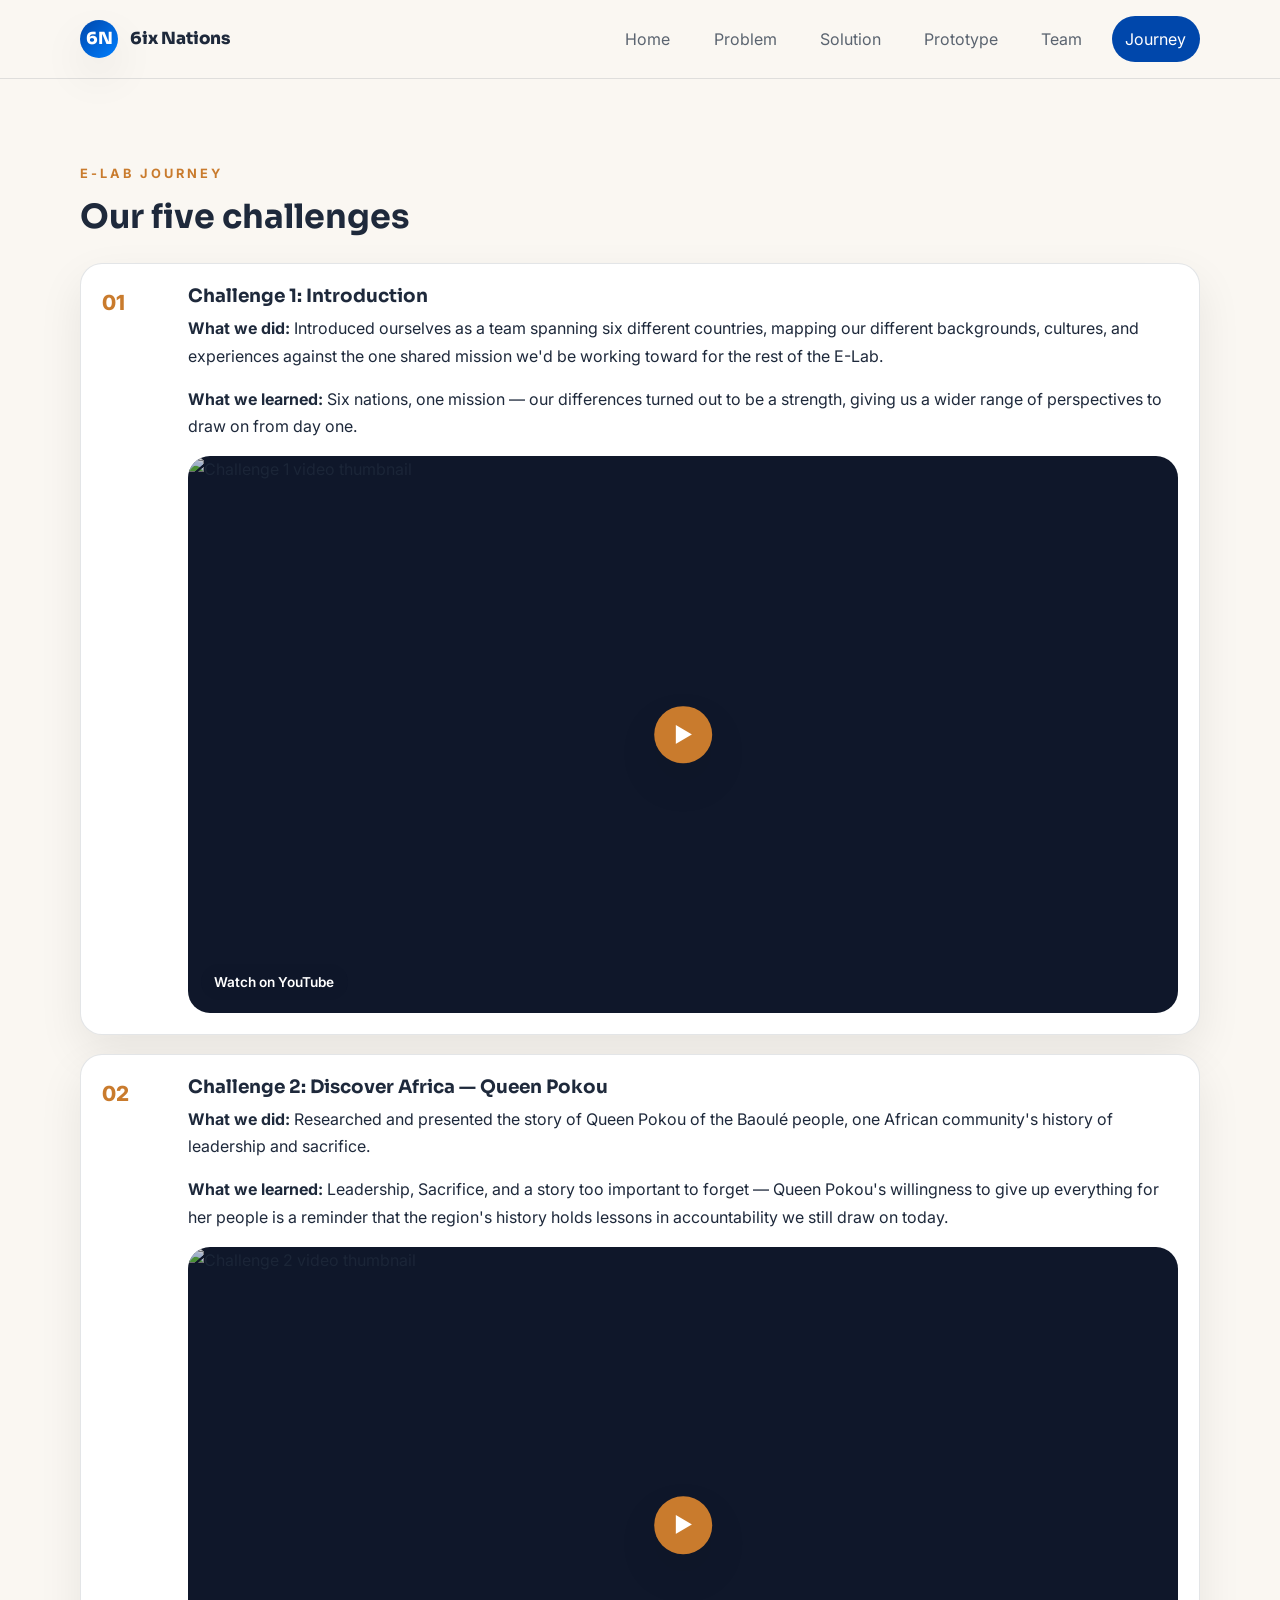
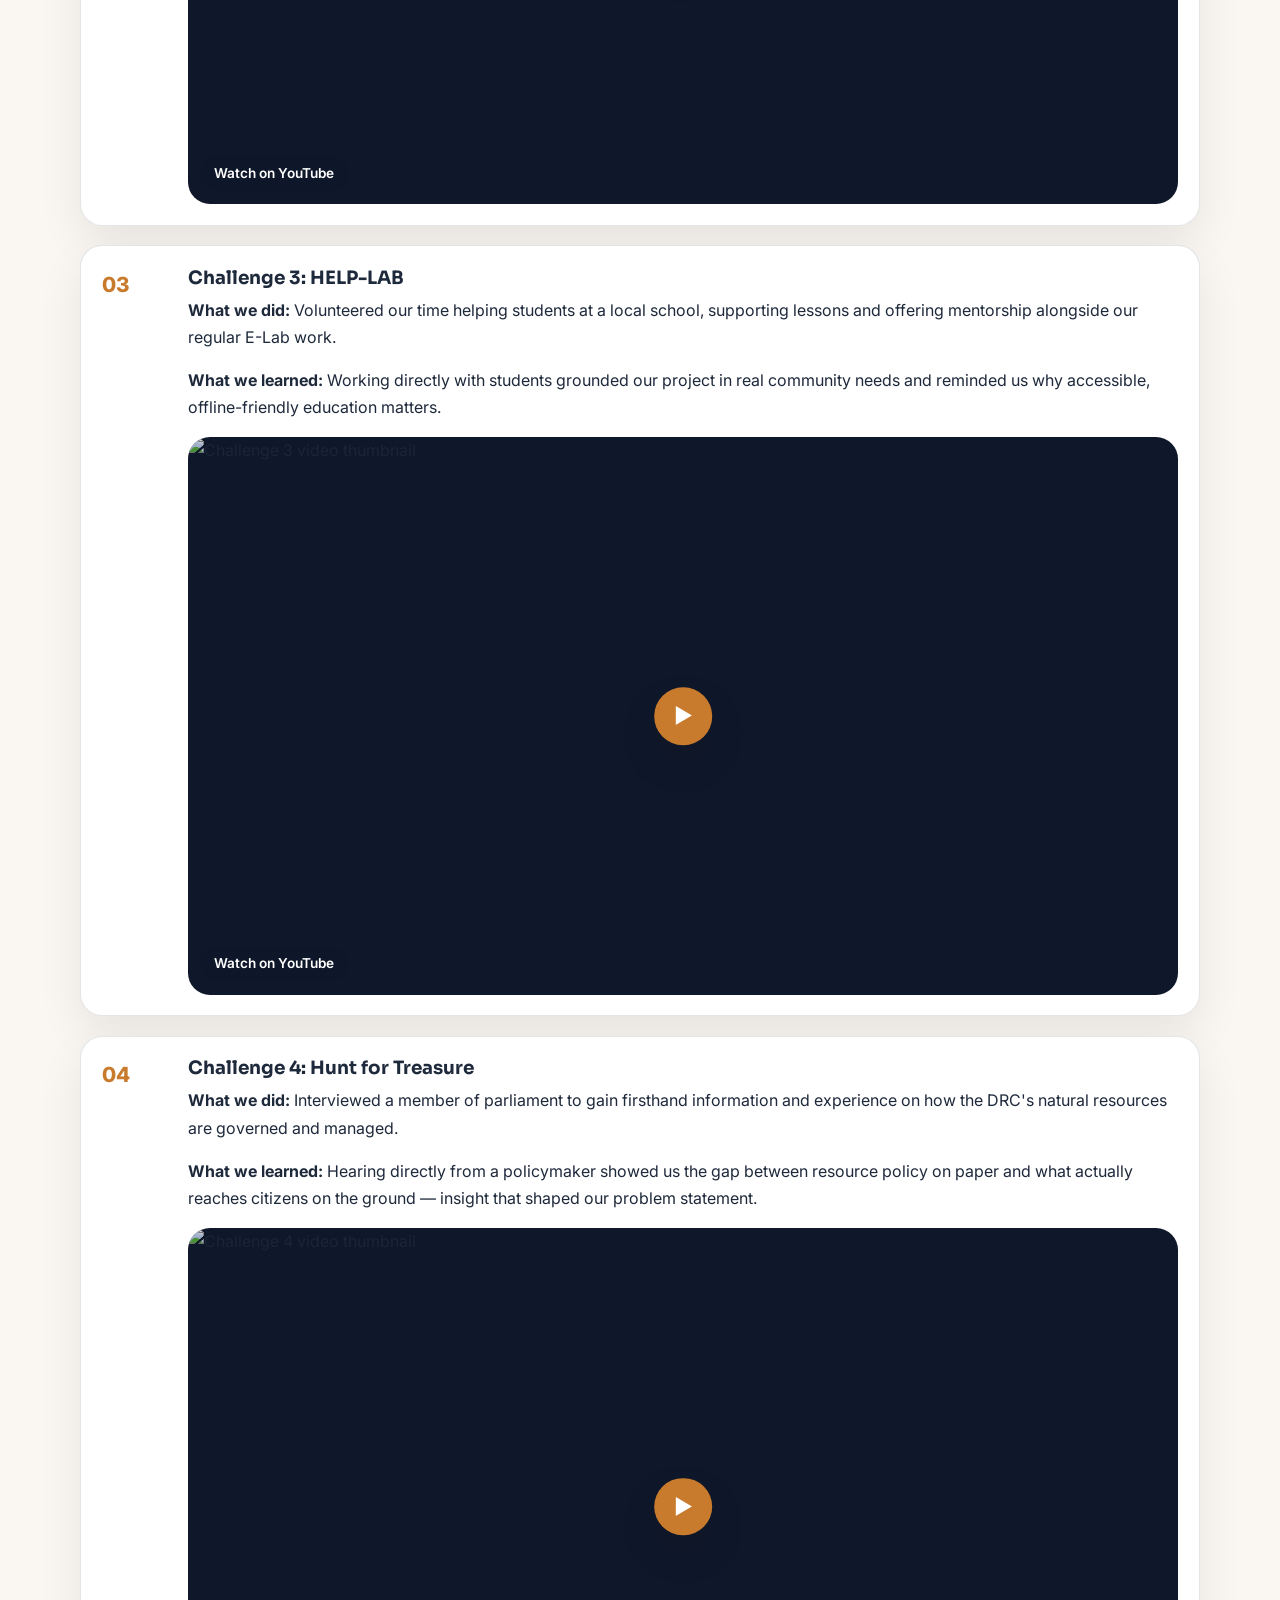
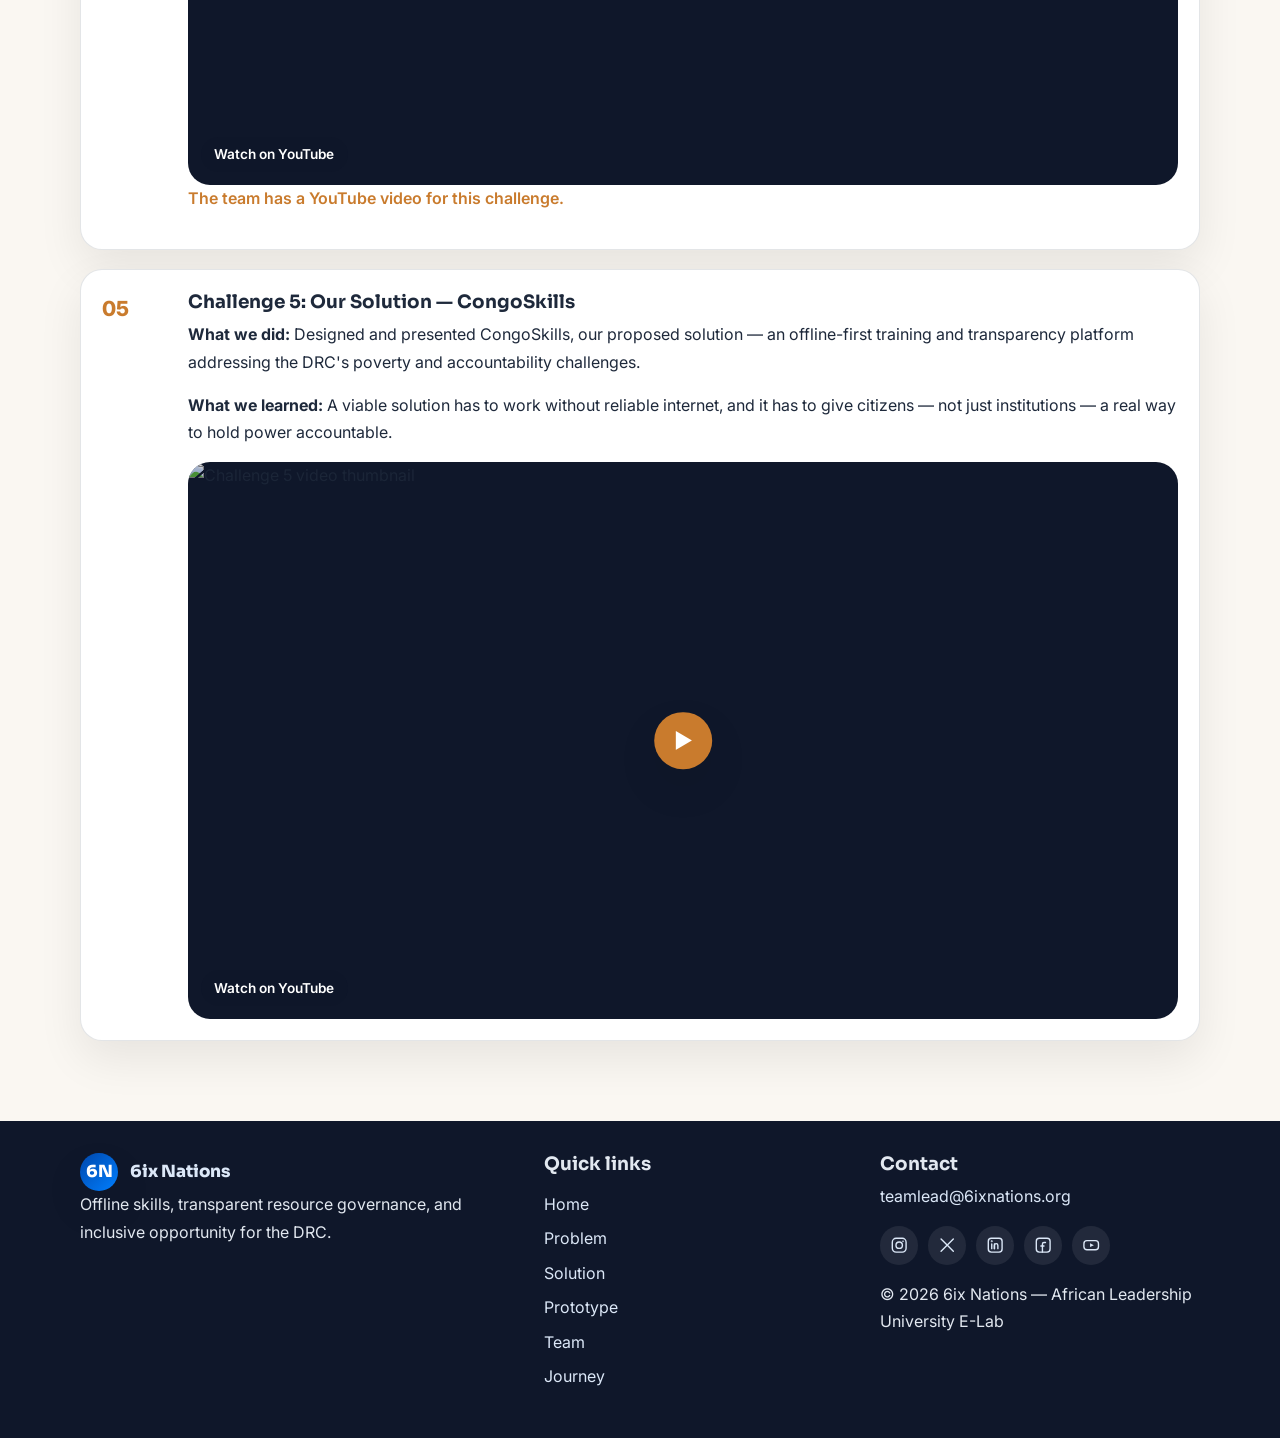
==== journey.html @ b4ff6647 "Add solution and team pages for 6ix Nations project with detailed content and structure" ====
<!DOCTYPE html>
<html lang="en">

<head>
    <meta charset="UTF-8" />
    <meta name="viewport" content="width=device-width, initial-scale=1.0" />
    <title>6ix Nations | Our Journey</title>
    <meta name="description"
        content="The five E-Lab challenges completed by Team 6ix Nations on their journey to build CongoSkills." />
    <meta property="og:title" content="6ix Nations | Our Journey" />
    <meta property="og:description"
        content="The five E-Lab challenges completed by Team 6ix Nations on their journey to build CongoSkills." />
    <meta property="og:type" content="website" />
    <meta property="og:image"
        content="https://images.unsplash.com/photo-1522202176988-66273c2fd55f?auto=format&fit=crop&w=1200&q=80" />
    <meta name="twitter:card" content="summary_large_image" />
    <link rel="preconnect" href="https://fonts.googleapis.com" />
    <link rel="preconnect" href="https://fonts.gstatic.com" crossorigin />
    <link
        href="https://fonts.googleapis.com/css2?family=Inter:wght@400;500;600;700&family=Sora:wght@600;700;800&display=swap"
        rel="stylesheet" />
    <link rel="icon" type="image/svg+xml" href="assets/images/favicon.svg" />
    <link rel="stylesheet" href="assets/css/styles.css" />
</head>

<body data-page="journey">
    <header class="site-header">
        <div class="container nav-wrap">
            <a class="brand" href="index.html">
                <span class="brand-mark">6N</span>
                <span class="brand-text">6ix Nations</span>
            </a>
            <button class="nav-toggle" aria-label="Toggle navigation" aria-expanded="false">
                <span></span><span></span><span></span>
            </button>
            <nav class="site-nav" aria-label="Primary navigation">
                <a href="index.html">Home</a>
                <a href="problem.html">Problem</a>
                <a href="solution.html">Solution</a>
                <a href="prototype.html">Prototype</a>
                <a href="team.html">Team</a>
                <a href="journey.html" class="active">Journey</a>
            </nav>
        </div>
    </header>

    <main>
        <section class="section">
            <div class="container">
                <div class="section-heading reveal">
                    <p class="eyebrow">E-Lab journey</p>
                    <h2>Our five challenges</h2>
                </div>
                <div class="timeline">
                    <article class="timeline-card reveal">
                        <div class="timeline-number">01</div>
                        <div>
                            <h3>Challenge 1: Introduction</h3>
                            <p><strong>What we did:</strong> Introduced ourselves as a team spanning six different
                                countries, mapping our different backgrounds, cultures, and experiences against the
                                one shared mission we'd be working toward for the rest of the E-Lab.</p>
                            <p><strong>What we learned:</strong> Six nations, one mission — our differences turned out
                                to be a strength, giving us a wider range of perspectives to draw on from day one.</p>
                            <a class="video-placeholder" href="https://www.youtube.com/watch?v=nUMxagVVCyQ"
                                target="_blank" rel="noopener">
                                <img src="https://img.youtube.com/vi/nUMxagVVCyQ/hqdefault.jpg"
                                    alt="Challenge 1 video thumbnail" loading="lazy" />
                                <span class="play-badge" aria-hidden="true">▶</span>
                                <span class="watch-label">Watch on YouTube</span>
                            </a>
                            <!-- TEAM: these challenge names and photos are mandatory for the 1000-point rubric item -->
                        </div>
                    </article>
                    <article class="timeline-card reveal">
                        <div class="timeline-number">02</div>
                        <div>
                            <h3>Challenge 2: Discover Africa — Queen Pokou</h3>
                            <p><strong>What we did:</strong> Researched and presented the story of Queen Pokou of the
                                Baoulé people, one African community's history of leadership and sacrifice.</p>
                            <p><strong>What we learned:</strong> Leadership, Sacrifice, and a story too important to
                                forget — Queen Pokou's willingness to give up everything for her people is a reminder
                                that the region's history holds lessons in accountability we still draw on today.</p>
                            <a class="video-placeholder" href="https://www.youtube.com/watch?v=R7dfMv-bo_4"
                                target="_blank" rel="noopener">
                                <img src="https://img.youtube.com/vi/R7dfMv-bo_4/hqdefault.jpg"
                                    alt="Challenge 2 video thumbnail" loading="lazy" />
                                <span class="play-badge" aria-hidden="true">▶</span>
                                <span class="watch-label">Watch on YouTube</span>
                            </a>
                            <!-- TEAM: these challenge names and photos are mandatory for the 1000-point rubric item -->
                        </div>
                    </article>
                    <article class="timeline-card reveal">
                        <div class="timeline-number">03</div>
                        <div>
                            <h3>Challenge 3: HELP-LAB</h3>
                            <p><strong>What we did:</strong> Volunteered our time helping students at a local school,
                                supporting lessons and offering mentorship alongside our regular E-Lab work.</p>
                            <p><strong>What we learned:</strong> Working directly with students grounded our project
                                in real community needs and reminded us why accessible, offline-friendly education
                                matters.</p>
                            <a class="video-placeholder" href="https://www.youtube.com/watch?v=6ZktGNDawGI"
                                target="_blank" rel="noopener">
                                <img src="https://img.youtube.com/vi/6ZktGNDawGI/hqdefault.jpg"
                                    alt="Challenge 3 video thumbnail" loading="lazy" />
                                <span class="play-badge" aria-hidden="true">▶</span>
                                <span class="watch-label">Watch on YouTube</span>
                            </a>
                            <!-- TEAM: these challenge names and photos are mandatory for the 1000-point rubric item -->
                        </div>
                    </article>
                    <article class="timeline-card reveal">
                        <div class="timeline-number">04</div>
                        <div>
                            <h3>Challenge 4: Hunt for Treasure</h3>
                            <p><strong>What we did:</strong> Interviewed a member of parliament to gain firsthand
                                information and experience on how the DRC's natural resources are governed and
                                managed.</p>
                            <p><strong>What we learned:</strong> Hearing directly from a policymaker showed us the
                                gap between resource policy on paper and what actually reaches citizens on the
                                ground — insight that shaped our problem statement.</p>
                            <a class="video-placeholder" href="https://www.youtube.com/watch?v=llS4n6_S3wc"
                                target="_blank" rel="noopener">
                                <img src="https://img.youtube.com/vi/llS4n6_S3wc/hqdefault.jpg"
                                    alt="Challenge 4 video thumbnail" loading="lazy" />
                                <span class="play-badge" aria-hidden="true">▶</span>
                                <span class="watch-label">Watch on YouTube</span>
                            </a>
                            <p class="note">The team has a YouTube video for this challenge.</p>
                            <!-- TEAM: these challenge names and photos are mandatory for the 1000-point rubric item -->
                        </div>
                    </article>
                    <article class="timeline-card reveal">
                        <div class="timeline-number">05</div>
                        <div>
                            <h3>Challenge 5: Our Solution — CongoSkills</h3>
                            <p><strong>What we did:</strong> Designed and presented CongoSkills, our proposed
                                solution — an offline-first training and transparency platform addressing the DRC's
                                poverty and accountability challenges.</p>
                            <p><strong>What we learned:</strong> A viable solution has to work without reliable
                                internet, and it has to give citizens — not just institutions — a real way to hold
                                power accountable.</p>
                            <a class="video-placeholder" href="https://www.youtube.com/watch?v=IofcBia3Ors"
                                target="_blank" rel="noopener">
                                <img src="https://img.youtube.com/vi/IofcBia3Ors/hqdefault.jpg"
                                    alt="Challenge 5 video thumbnail" loading="lazy" />
                                <span class="play-badge" aria-hidden="true">▶</span>
                                <span class="watch-label">Watch on YouTube</span>
                            </a>
                            <!-- TEAM: these challenge names and photos are mandatory for the 1000-point rubric item -->
                        </div>
                    </article>
                </div>
            </div>
        </section>
    </main>

    <footer class="site-footer">
        <div class="container footer-grid">
            <div>
                <a class="brand footer-brand" href="index.html">
                    <span class="brand-mark">6N</span>
                    <span class="brand-text">6ix Nations</span>
                </a>
                <p>Offline skills, transparent resource governance, and inclusive opportunity for the DRC.</p>
            </div>
            <div>
                <h3>Quick links</h3>
                <ul>
                    <li><a href="index.html">Home</a></li>
                    <li><a href="problem.html">Problem</a></li>
                    <li><a href="solution.html">Solution</a></li>
                    <li><a href="prototype.html">Prototype</a></li>
                    <li><a href="team.html">Team</a></li>
                    <li><a href="journey.html">Journey</a></li>
                </ul>
            </div>
            <div>
                <h3>Contact</h3>
                <p><a href="mailto:teamlead@6ixnations.org">teamlead@6ixnations.org</a></p>
                <!-- TEAM: replace with your real social handles -->
                <div class="social-links">
                    <a href="https://instagram.com/6ixnations" target="_blank" rel="noopener"
                        aria-label="6ix Nations on Instagram">
                        <svg viewBox="0 0 24 24" fill="none" stroke="currentColor" stroke-width="1.8"
                            stroke-linecap="round" stroke-linejoin="round">
                            <rect x="3" y="3" width="18" height="18" rx="5" />
                            <circle cx="12" cy="12" r="4.2" />
                            <circle cx="17" cy="7" r="1" fill="currentColor" stroke="none" />
                        </svg>
                    </a>
                    <a href="https://x.com/6ixnations" target="_blank" rel="noopener"
                        aria-label="6ix Nations on X">
                        <svg viewBox="0 0 24 24" fill="none" stroke="currentColor" stroke-width="1.8"
                            stroke-linecap="round" stroke-linejoin="round">
                            <path d="M4 4l16 16" />
                            <path d="M20 4L4 20" />
                        </svg>
                    </a>
                    <a href="https://linkedin.com/company/6ixnations" target="_blank" rel="noopener"
                        aria-label="6ix Nations on LinkedIn">
                        <svg viewBox="0 0 24 24" fill="none" stroke="currentColor" stroke-width="1.8"
                            stroke-linecap="round" stroke-linejoin="round">
                            <rect x="3" y="3" width="18" height="18" rx="4" />
                            <line x1="7.5" y1="10.5" x2="7.5" y2="16.5" />
                            <circle cx="7.5" cy="7" r="0.4" fill="currentColor" />
                            <path d="M11 16.5v-4.2c0-1.4 1.1-2.3 2.3-2.3 1.3 0 2.2.9 2.2 2.3v4.2" />
                            <line x1="11" y1="10.5" x2="11" y2="16.5" />
                        </svg>
                    </a>
                    <a href="https://facebook.com/6ixnations" target="_blank" rel="noopener"
                        aria-label="6ix Nations on Facebook">
                        <svg viewBox="0 0 24 24" fill="none" stroke="currentColor" stroke-width="1.8"
                            stroke-linecap="round" stroke-linejoin="round">
                            <rect x="3" y="3" width="18" height="18" rx="4" />
                            <path d="M15 8.5h-2a2 2 0 0 0-2 2V21" />
                            <path d="M9 13h4" />
                        </svg>
                    </a>
                    <a href="https://youtube.com/@6ixnations" target="_blank" rel="noopener"
                        aria-label="6ix Nations on YouTube">
                        <svg viewBox="0 0 24 24" fill="none" stroke="currentColor" stroke-width="1.8"
                            stroke-linecap="round" stroke-linejoin="round">
                            <rect x="2.5" y="6" width="19" height="12" rx="4" />
                            <path d="M10.5 9.5l5 2.5-5 2.5v-5Z" fill="currentColor" stroke="none" />
                        </svg>
                    </a>
                </div>
                <p>© 2026 6ix Nations — African Leadership University E-Lab</p>
            </div>
        </div>
    </footer>

    <script src="assets/js/main.js"></script>
</body>

</html>
---- assets/css/styles.css ----
:root {
    --primary: #0047AB;
    --primary-2: #007FFF;
    --accent: #C97B2D;
    --background: #FAF7F2;
    --text: #1E293B;
    --muted: #5b6470;
    --surface: #ffffff;
    --border: rgba(30, 41, 59, 0.12);
    --shadow: 0 18px 45px rgba(0, 0, 0, 0.08);
    --radius: 22px;
}

* {
    box-sizing: border-box;
}

html {
    scroll-behavior: smooth;
}

body {
    margin: 0;
    font-family: 'Inter', sans-serif;
    color: var(--text);
    background: var(--background);
    line-height: 1.7;
}

main {
    min-height: 100vh;
}

a {
    color: inherit;
    text-decoration: none;
}

img {
    max-width: 100%;
    display: block;
}

iframe {
    border: 0;
}

.container {
    width: min(1120px, calc(100% - 2rem));
    margin: 0 auto;
}

.section {
    padding: 5rem 0;
}

.alt-bg {
    background: linear-gradient(180deg, rgba(0, 71, 171, 0.04) 0%, rgba(0, 71, 171, 0.01) 100%);
}

.site-header {
    position: sticky;
    top: 0;
    z-index: 1000;
    background: rgba(250, 247, 242, 0.94);
    backdrop-filter: blur(12px);
    border-bottom: 1px solid var(--border);
}

.nav-wrap {
    display: flex;
    align-items: center;
    justify-content: space-between;
    padding: 1rem 0;
    gap: 1rem;
}

.brand {
    display: inline-flex;
    align-items: center;
    gap: 0.7rem;
    font-weight: 800;
    font-family: 'Sora', sans-serif;
    font-size: 1.05rem;
}

.brand-mark {
    display: inline-grid;
    place-items: center;
    width: 2.4rem;
    height: 2.4rem;
    border-radius: 999px;
    background: linear-gradient(135deg, var(--primary), var(--primary-2));
    color: white;
    box-shadow: var(--shadow);
}

.site-nav {
    display: flex;
    gap: 1rem;
    align-items: center;
}

.site-nav a {
    padding: 0.6rem 0.85rem;
    border-radius: 999px;
    color: var(--muted);
    transition: all 0.2s ease;
}

.site-nav a:hover,
.site-nav a.active {
    background: var(--primary);
    color: white;
}

.nav-toggle {
    display: none;
    background: transparent;
    border: 0;
    padding: 0.3rem;
}

.nav-toggle span {
    display: block;
    width: 1.5rem;
    height: 2px;
    background: var(--text);
    margin: 0.25rem 0;
}

.hero {
    padding: 4.5rem 0 3rem;
}

.hero-grid {
    display: grid;
    grid-template-columns: 1.15fr 0.85fr;
    gap: 2rem;
    align-items: center;
}

.eyebrow {
    display: inline-block;
    margin-bottom: 0.8rem;
    text-transform: uppercase;
    letter-spacing: 0.24em;
    color: var(--accent);
    font-size: 0.8rem;
    font-weight: 700;
}

h1,
h2,
h3 {
    font-family: 'Sora', sans-serif;
    line-height: 1.2;
}

h1 {
    font-size: clamp(2rem, 4vw, 3.6rem);
    margin: 0 0 1rem;
}

h2 {
    font-size: clamp(1.6rem, 2.6vw, 2.3rem);
    margin: 0 0 1rem;
}

h3 {
    font-size: 1.15rem;
    margin: 0 0 0.5rem;
}

p {
    margin: 0 0 1rem;
}

.lead {
    font-size: 1.05rem;
    color: var(--muted);
    max-width: 820px;
}

.hero-copy {
    font-size: 1.1rem;
    color: var(--muted);
    max-width: 620px;
}

.hero-actions {
    display: flex;
    flex-wrap: wrap;
    gap: 1rem;
    margin-top: 1.5rem;
}

.btn {
    display: inline-flex;
    align-items: center;
    justify-content: center;
    min-height: 2.9rem;
    padding: 0.8rem 1.2rem;
    border-radius: 999px;
    font-weight: 700;
    transition: transform 0.2s ease, box-shadow 0.2s ease;
    border: 1px solid transparent;
}

.btn:hover {
    transform: translateY(-2px);
    box-shadow: var(--shadow);
}

.btn-primary {
    background: var(--accent);
    color: white;
}

.btn-secondary {
    background: transparent;
    border-color: var(--primary);
    color: var(--primary);
}

/* Backcompat for earlier markup versions */
.btn.primary {
    background: var(--accent);
    color: white;
}

.btn.ghost {
    background: transparent;
    border: 1px solid var(--primary);
    color: var(--primary);
}

/* Primary nav alias used on some pages */
.primary-nav {
    display: flex;
    gap: 1rem;
    align-items: center;
}

.primary-nav a {
    padding: 0.6rem 0.85rem;
    border-radius: 999px;
    color: var(--muted);
}

.primary-nav a:hover,
.primary-nav a.active {
    background: var(--primary);
    color: white;
}

.hero-card,
.info-card,
.stat-card,
.team-card,
.timeline-card,
.table-card,
.phone-frame,
.prototype-side-card {
    background: var(--surface);
    border: 1px solid var(--border);
    border-radius: var(--radius);
    box-shadow: var(--shadow);
}

.hero-card img {
    width: 100%;
    border-radius: calc(var(--radius) - 4px);
    object-fit: cover;
    aspect-ratio: 4 / 3;
}

.section-heading {
    margin-bottom: 1.6rem;
}

.stats-grid,
.card-grid,
.team-grid,
.gallery-grid {
    display: grid;
    gap: 1.2rem;
}

.team-grid {
    grid-template-columns: repeat(auto-fit, minmax(320px, 1fr));
    align-items: start;
}

.stats-grid {
    grid-template-columns: repeat(2, minmax(0, 1fr));
}

.card-grid.three-up {
    grid-template-columns: repeat(3, minmax(0, 1fr));
}

.info-card,
.stat-card,
.team-card,
.timeline-card,
.table-card,
.prototype-side-card {
    padding: 1.3rem;
}

.info-card .icon-badge {
    width: 2.8rem;
    height: 2.8rem;
    display: grid;
    place-items: center;
    border-radius: 50%;
    background: rgba(0, 71, 171, 0.12);
    margin-bottom: 1rem;
    color: var(--primary);
}

.info-card .icon-badge svg {
    width: 1.4rem;
    height: 1.4rem;
}

.stat-card h3 {
    font-size: 2rem;
    color: var(--primary);
}

.stat-card p {
    color: var(--muted);
}

.stat-card p span {
    display: block;
    margin-top: 0.3rem;
    font-size: 0.9rem;
    color: var(--accent);
}

.video-placeholder {
    position: relative;
    display: block;
    border-radius: var(--radius);
    overflow: hidden;
    aspect-ratio: 16 / 9;
    background: #0f172a;
}

.video-placeholder img {
    width: 100%;
    height: 100%;
    object-fit: cover;
    opacity: 0.8;
    transition: transform 0.3s ease, opacity 0.3s ease;
}

.video-placeholder:hover img {
    transform: scale(1.03);
    opacity: 1;
}

.video-placeholder .play-badge {
    position: absolute;
    top: 50%;
    left: 50%;
    transform: translate(-50%, -50%);
    width: 3.6rem;
    height: 3.6rem;
    border-radius: 50%;
    background: var(--accent);
    color: white;
    display: grid;
    place-items: center;
    font-size: 1.3rem;
    box-shadow: var(--shadow);
}

.video-placeholder .watch-label {
    position: absolute;
    bottom: 0.8rem;
    left: 0.8rem;
    background: rgba(15, 23, 42, 0.78);
    color: white;
    padding: 0.4rem 0.85rem;
    border-radius: 999px;
    font-size: 0.85rem;
    font-weight: 600;
}

.video-frame {
    position: relative;
    overflow: hidden;
    border-radius: var(--radius);
    background: #e6eefb;
    aspect-ratio: 16 / 9;
}

.video-frame iframe,
.small-video iframe {
    width: 100%;
    height: 100%;
}

.stepper {
    display: grid;
    gap: 1rem;
}

.step-card {
    position: relative;
    padding: 1.1rem 1.1rem 1.1rem 3.5rem;
    border-radius: var(--radius);
    background: var(--surface);
    border: 1px solid var(--border);
}

.step-card span {
    position: absolute;
    left: 1rem;
    top: 1rem;
    width: 1.8rem;
    height: 1.8rem;
    border-radius: 50%;
    display: grid;
    place-items: center;
    background: var(--accent);
    color: white;
    font-weight: 700;
}

.table-card {
    overflow: hidden;
}

table {
    width: 100%;
    border-collapse: collapse;
}

th,
td {
    padding: 0.9rem 1rem;
    text-align: left;
    border-bottom: 1px solid var(--border);
}

th {
    background: rgba(0, 71, 171, 0.06);
    color: var(--primary);
}

.chip-row {
    display: flex;
    flex-wrap: wrap;
    gap: 0.75rem;
    margin-top: 0.8rem;
}

.chip {
    padding: 0.7rem 0.9rem;
    border-radius: 999px;
    background: white;
    border: 1px solid var(--border);
    color: var(--primary);
    font-weight: 600;
}

.chip-row.secondary .chip {
    background: rgba(201, 123, 45, 0.1);
    color: var(--accent);
}

.prototype-wrap {
    display: grid;
    gap: 1.3rem;
    grid-template-columns: 1fr 0.8fr;
    align-items: start;
}

.phone-frame {
    padding: 1.2rem;
}

.phone-screen {
    display: flex;
    flex-direction: column;
    height: 560px;
    border-radius: 2rem;
    background: linear-gradient(180deg, #f7f4ee, #fefefe);
    padding: 1rem;
    border: 8px solid #18212d;
}

.phone-content {
    flex: 1;
    overflow-y: auto;
}

.screen {
    display: none;
}

.screen.active {
    display: block;
}

.screen-header {
    display: flex;
    justify-content: space-between;
    align-items: center;
    margin-bottom: 1rem;
}

.screen-card {
    border-radius: 1rem;
    background: rgba(0, 71, 171, 0.07);
    padding: 1rem;
    margin-bottom: 1rem;
}

.screen-link {
    border: 0;
    background: var(--primary);
    color: white;
    padding: 0.65rem 0.9rem;
    border-radius: 999px;
    cursor: pointer;
    font-weight: 600;
}

.screen-link.full {
    width: 100%;
    margin-top: 0.6rem;
}

.mock-form {
    display: grid;
    gap: 0.6rem;
}

.mock-form input,
.mock-form textarea {
    padding: 0.7rem;
    border-radius: 0.7rem;
    border: 1px solid var(--border);
    font: inherit;
}

.bar-chart {
    display: grid;
    gap: 0.85rem;
    margin-top: 1rem;
}

.bar-row {
    display: grid;
    grid-template-columns: 70px 1fr;
    align-items: center;
    gap: 0.7rem;
}

.bar {
    height: 10px;
    border-radius: 999px;
    background: rgba(0, 71, 171, 0.12);
    overflow: hidden;
}

.bar i {
    display: block;
    background: linear-gradient(90deg, var(--accent), var(--primary));
    border-radius: inherit;
}

.phone-tabbar {
    display: flex;
    justify-content: space-between;
    gap: 0.2rem;
    padding-top: 0.7rem;
    margin-top: 0.6rem;
    border-top: 1px solid var(--border);
}

.tab-btn {
    flex: 1;
    display: flex;
    flex-direction: column;
    align-items: center;
    gap: 0.2rem;
    background: transparent;
    color: var(--muted);
    padding: 0.35rem 0.2rem;
    border-radius: 0.9rem;
    font-size: 0.65rem;
}

.tab-btn svg {
    width: 1.2rem;
    height: 1.2rem;
}

.tab-btn.active {
    background: rgba(0, 71, 171, 0.1);
    color: var(--primary);
}

.quick-grid {
    display: grid;
    grid-template-columns: repeat(2, 1fr);
    gap: 0.7rem;
}

.quick-tile {
    display: flex;
    flex-direction: column;
    align-items: center;
    gap: 0.4rem;
    background: rgba(0, 71, 171, 0.07);
    color: var(--primary);
    padding: 0.9rem 0.5rem;
    border-radius: 1rem;
    font-size: 0.8rem;
}

.quick-tile svg {
    width: 1.3rem;
    height: 1.3rem;
}

.list-item {
    display: flex;
    align-items: center;
    gap: 0.75rem;
    width: 100%;
    text-align: left;
    background: white;
    color: var(--text);
    border: 1px solid var(--border);
    border-radius: 1rem;
    padding: 0.75rem;
    margin-bottom: 0.7rem;
    font: inherit;
    cursor: pointer;
}

.list-item-icon {
    flex-shrink: 0;
    width: 2.4rem;
    height: 2.4rem;
    display: grid;
    place-items: center;
    border-radius: 50%;
    background: rgba(0, 71, 171, 0.1);
    color: var(--primary);
}

.list-item-icon svg {
    width: 1.2rem;
    height: 1.2rem;
}

.list-item h4 {
    margin: 0 0 0.15rem;
    font-size: 0.9rem;
}

.list-item p {
    margin: 0;
    font-size: 0.78rem;
    color: var(--muted);
}

.progress-bar {
    height: 8px;
    border-radius: 999px;
    background: rgba(0, 71, 171, 0.12);
    overflow: hidden;
    margin: 0.7rem 0 0.4rem;
}

.progress-bar i {
    display: block;
    height: 100%;
    background: linear-gradient(90deg, var(--accent), var(--primary));
    border-radius: inherit;
}

.toggle-row {
    display: flex;
    gap: 0.5rem;
    margin-bottom: 0.8rem;
}

.toggle-btn {
    flex: 1;
    border: 1px solid var(--border);
    background: white;
    color: var(--muted);
    padding: 0.55rem;
    border-radius: 999px;
    font-weight: 600;
    cursor: pointer;
}

.toggle-btn.active {
    background: var(--primary);
    border-color: var(--primary);
    color: white;
}

.msg-item {
    display: flex;
    gap: 0.7rem;
    background: white;
    border: 1px solid var(--border);
    border-radius: 1rem;
    padding: 0.75rem;
    margin-bottom: 0.7rem;
}

.msg-avatar {
    flex-shrink: 0;
    width: 2.4rem;
    height: 2.4rem;
    display: grid;
    place-items: center;
    border-radius: 50%;
    background: var(--accent);
    color: white;
    font-weight: 700;
    font-size: 0.75rem;
}

.msg-item h4 {
    margin: 0 0 0.15rem;
    font-size: 0.9rem;
}

.msg-item p {
    margin: 0;
    font-size: 0.78rem;
    color: var(--muted);
}

.team-card img {
    width: 100%;
    aspect-ratio: 3 / 2;
    object-fit: cover;
    border-radius: 1rem;
    border: 4px solid rgba(0, 71, 171, 0.12);
    display: block;
}

.profile-photo {
    position: relative;
    margin-bottom: 1rem;
}

.profile-description {
    color: var(--muted);
}

.role {
    color: var(--accent);
    font-weight: 600;
}

.country {
    display: flex;
    align-items: center;
    gap: 0.5rem;
    color: var(--muted);
    font-size: 0.88rem;
    font-weight: 600;
    margin-top: -0.5rem;
}

.flag {
    display: inline-block;
    flex-shrink: 0;
    width: 1.7rem;
    height: 1.15rem;
    border-radius: 3px;
    border: 1px solid rgba(30, 41, 59, 0.15);
    background-size: 100% 100%;
}

.flag-ci {
    background-image: linear-gradient(to right,
            #F77F00 0% 33.33%,
            #ffffff 33.33% 66.66%,
            #009E60 66.66% 100%);
}

.flag-mg {
    background-image:
        linear-gradient(to right, #ffffff 0% 33.33%, transparent 33.33% 100%),
        linear-gradient(to bottom, #FC3D32 0% 50%, #007E3A 50% 100%);
}

.flag-bi {
    background-image:
        radial-gradient(circle at 50% 50%, #ffffff 22%, transparent 23%),
        linear-gradient(45deg, transparent calc(50% - 1.2px), #ffffff calc(50% - 1.2px), #ffffff calc(50% + 1.2px), transparent calc(50% + 1.2px)),
        linear-gradient(-45deg, transparent calc(50% - 1.2px), #ffffff calc(50% - 1.2px), #ffffff calc(50% + 1.2px), transparent calc(50% + 1.2px)),
        conic-gradient(from -45deg at 50% 50%, #CE1126 0deg 90deg, #1EB53A 90deg 180deg, #CE1126 180deg 270deg, #1EB53A 270deg 360deg);
}

.flag-rw {
    background-image: linear-gradient(to bottom,
            #00A1DE 0% 50%,
            #FAD201 50% 60%,
            #007A33 60% 100%);
}

.flag-et {
    background-image: linear-gradient(to bottom,
            #078930 0% 33.33%,
            #FCDD09 33.33% 66.66%,
            #DA121A 66.66% 100%);
}

.flag-cd {
    background-image: linear-gradient(135deg,
            #007FFF 0% 40%,
            #F7D618 40% 43%,
            #CE1021 43% 57%,
            #F7D618 57% 60%,
            #007FFF 60% 100%);
}

.social-links {
    display: flex;
    flex-wrap: wrap;
    gap: 0.6rem;
    margin: 0.8rem 0 1rem;
}

.social-links a {
    display: inline-grid;
    place-items: center;
    width: 2.4rem;
    height: 2.4rem;
    border-radius: 50%;
    background: rgba(255, 255, 255, 0.08);
    color: #dce8f8;
    transition: background 0.2s ease, color 0.2s ease, transform 0.2s ease;
}

.social-links a:hover {
    background: var(--accent);
    color: white;
    transform: translateY(-2px);
}

.social-links svg {
    width: 1.15rem;
    height: 1.15rem;
}

.team-card .social-links {
    justify-content: center;
    margin-bottom: 0;
}

.team-card .social-links a {
    width: 2.2rem;
    height: 2.2rem;
    background: rgba(0, 71, 171, 0.1);
    color: var(--primary);
}

.team-card .social-links a:hover {
    background: var(--accent);
    color: white;
}

.timeline {
    display: grid;
    gap: 1.2rem;
}

.timeline-card {
    display: grid;
    gap: 1rem;
    grid-template-columns: 70px 1fr;
}

.timeline-number {
    font-size: 1.3rem;
    font-weight: 800;
    color: var(--accent);
}

.note {
    color: var(--accent);
    font-weight: 600;
}

.gallery-grid {
    grid-template-columns: repeat(3, minmax(0, 1fr));
}

.gallery-grid.small {
    grid-template-columns: repeat(2, minmax(0, 1fr));
}

.gallery-grid img {
    width: 100%;
    height: 220px;
    object-fit: cover;
    border-radius: 1rem;
}

.site-footer {
    padding: 2rem 0;
    background: #0f172a;
    color: #e2e8f0;
}

.footer-grid {
    display: grid;
    gap: 1rem;
    grid-template-columns: 1.4fr 1fr 1fr;
    align-items: start;
}

.footer-grid>div {
    min-width: 0;
}

.footer-brand {
    color: white;
}

.site-footer ul {
    list-style: none;
    padding: 0;
    display: grid;
    gap: 0.45rem;
}

.site-footer a {
    color: #dce8f8;
}

.reveal {
    opacity: 0;
    transform: translateY(18px);
    transition: opacity 0.6s ease, transform 0.6s ease;
}

.reveal.is-visible {
    opacity: 1;
    transform: none;
}

@media (max-width: 900px) {

    .card-grid.three-up,
    .gallery-grid,
    .footer-grid,
    .prototype-wrap,
    .hero-grid {
        grid-template-columns: 1fr;
    }

    .hero-grid .hero-card {
        order: -1;
    }

    .team-grid,
    .stats-grid {
        grid-template-columns: 1fr 1fr;
    }

    .timeline-card {
        grid-template-columns: 1fr;
    }
}

@media (max-width: 720px) {
    .nav-toggle {
        display: inline-block;
    }

    .site-nav {
        display: none;
        position: absolute;
        top: 100%;
        left: 0;
        width: 100%;
        background: rgba(250, 247, 242, 0.98);
        padding: 1rem;
        flex-direction: column;
        align-items: flex-start;
        border-bottom: 1px solid var(--border);
    }

    .site-nav.open {
        display: flex;
    }

    .stats-grid,
    .team-grid,
    .card-grid.three-up {
        grid-template-columns: 1fr;
    }

    .hero {
        padding-top: 3rem;
    }

    .section {
        padding: 4rem 0;
    }
}
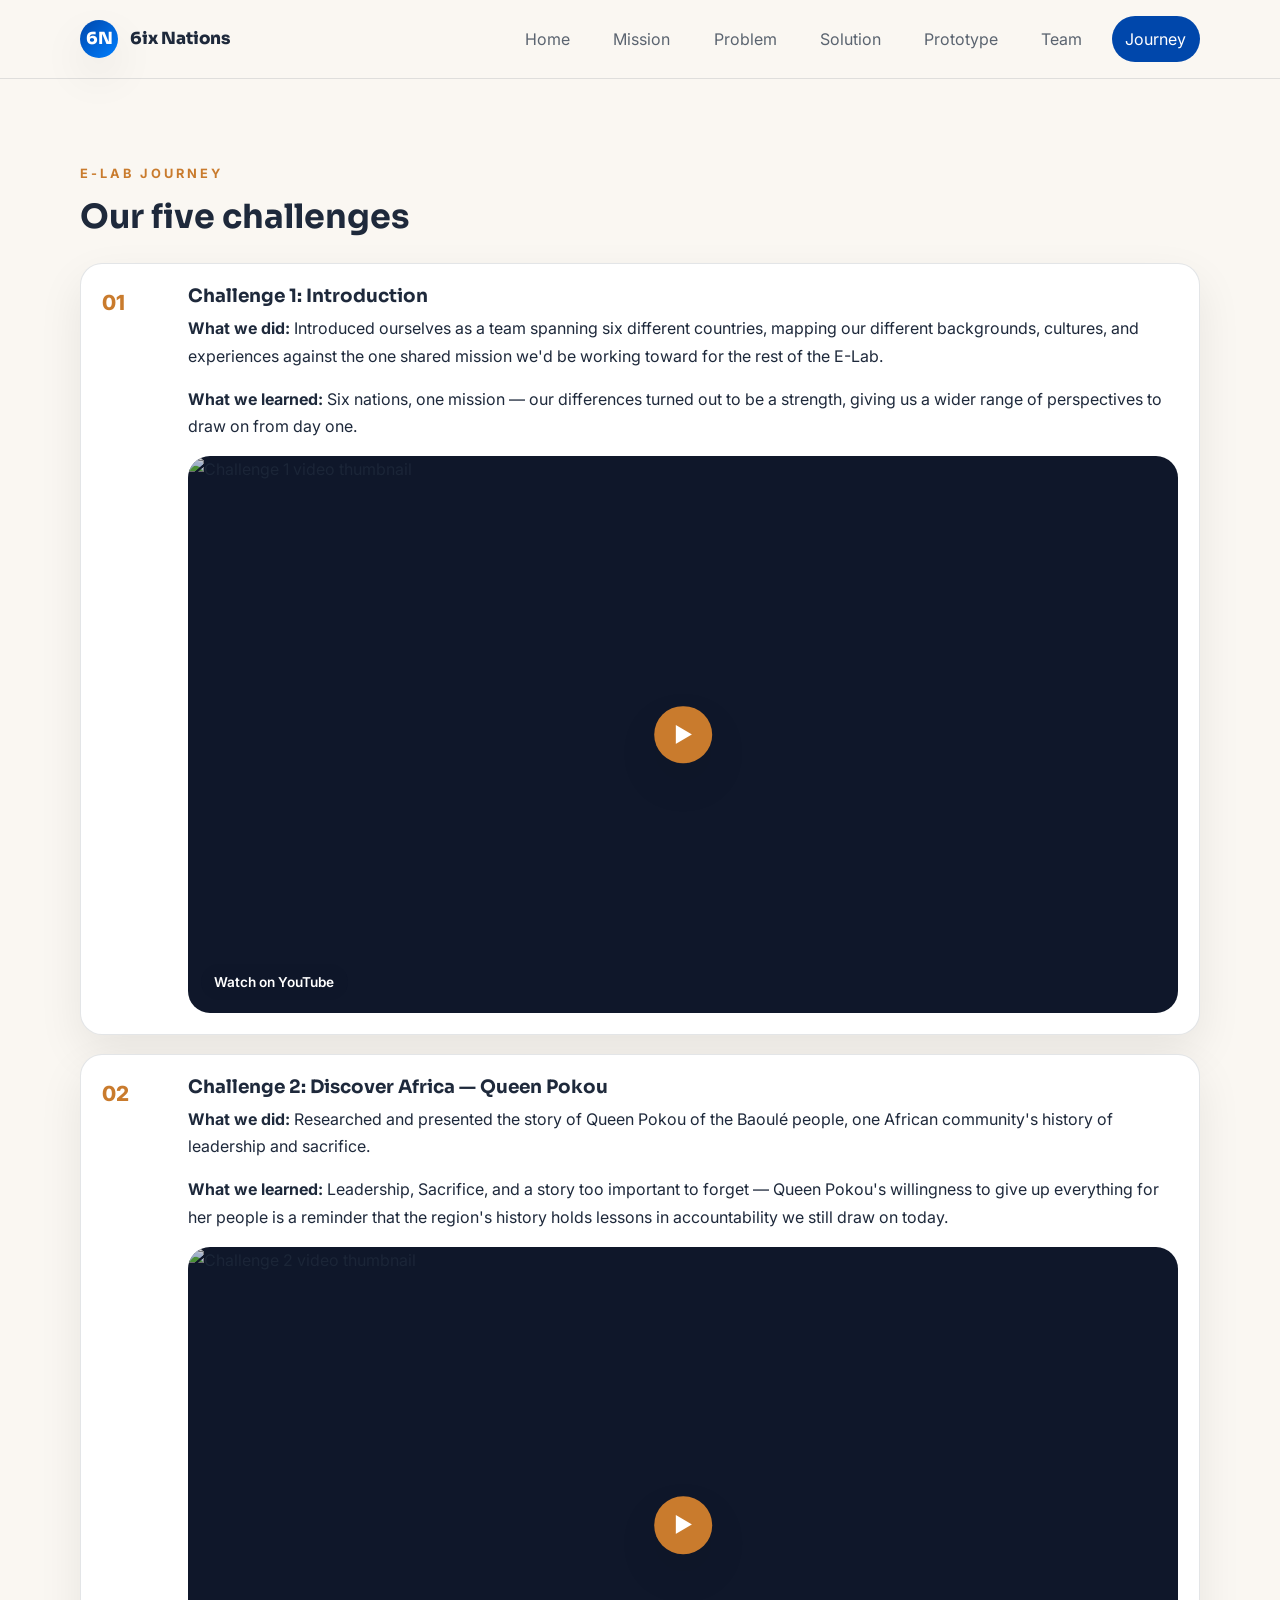
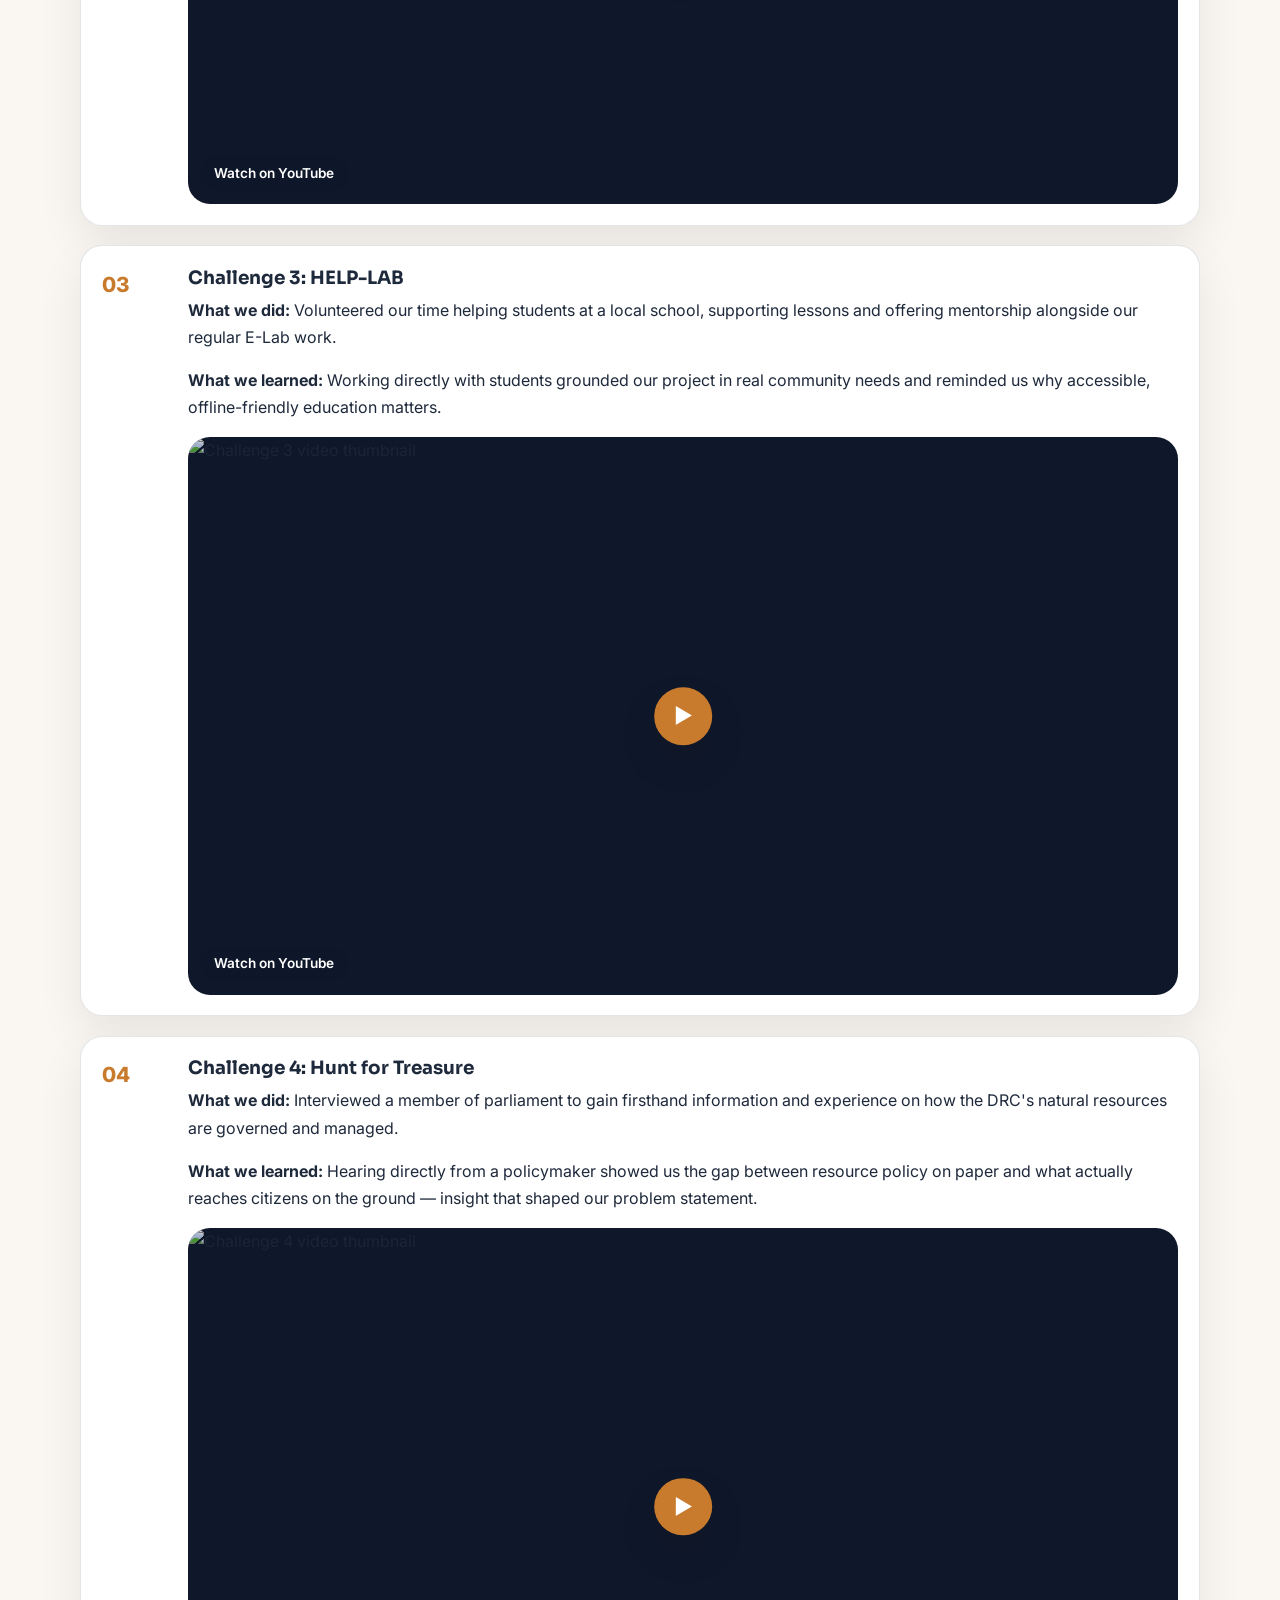
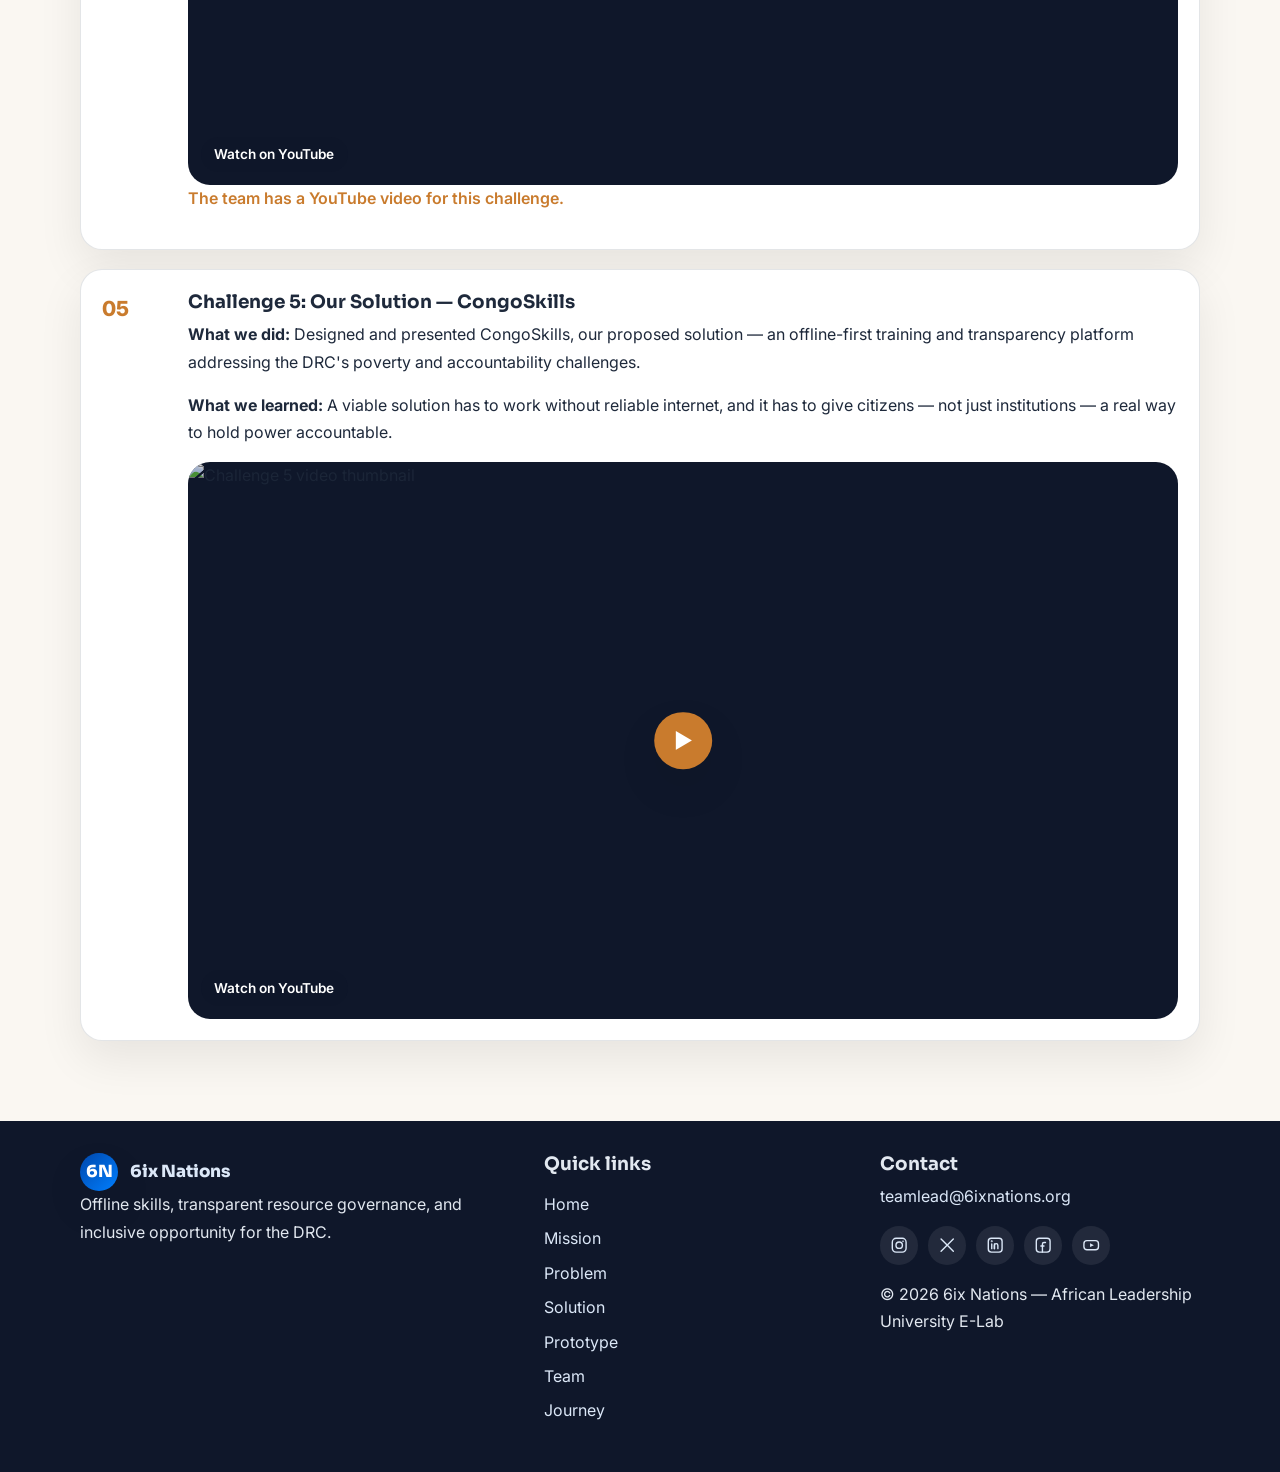
==== commit 9d85650a: "Add mission page and update navigation links across multiple pages" ====
--- a/journey.html
+++ b/journey.html
@@ -35,6 +35,7 @@
             </button>
             <nav class="site-nav" aria-label="Primary navigation">
                 <a href="index.html">Home</a>
+                <a href="mission.html">Mission</a>
                 <a href="problem.html">Problem</a>
                 <a href="solution.html">Solution</a>
                 <a href="prototype.html">Prototype</a>
@@ -168,6 +169,7 @@
                 <h3>Quick links</h3>
                 <ul>
                     <li><a href="index.html">Home</a></li>
+                    <li><a href="mission.html">Mission</a></li>
                     <li><a href="problem.html">Problem</a></li>
                     <li><a href="solution.html">Solution</a></li>
                     <li><a href="prototype.html">Prototype</a></li>
--- a/assets/css/styles.css
+++ b/assets/css/styles.css
@@ -180,6 +180,14 @@
     font-size: 1.05rem;
     color: var(--muted);
     max-width: 820px;
+}
+
+.welcome-msg {
+    font-size: 1.15rem;
+    font-weight: 700;
+    color: var(--accent);
+    max-width: 820px;
+    margin: 0 0 0.9rem;
 }
 
 .hero-copy {
@@ -288,7 +296,9 @@
 }
 
 .team-grid {
-    grid-template-columns: repeat(auto-fit, minmax(320px, 1fr));
+    grid-template-columns: 1fr;
+    max-width: 640px;
+    margin: 0 auto;
     align-items: start;
 }
 
@@ -749,7 +759,8 @@
 .team-card img {
     width: 100%;
     aspect-ratio: 3 / 2;
-    object-fit: cover;
+    object-fit: contain;
+    background: rgba(0, 71, 171, 0.05);
     border-radius: 1rem;
     border: 4px solid rgba(0, 71, 171, 0.12);
     display: block;
@@ -781,12 +792,14 @@
 
 .flag {
     display: inline-block;
+    position: relative;
     flex-shrink: 0;
     width: 1.7rem;
     height: 1.15rem;
     border-radius: 3px;
     border: 1px solid rgba(30, 41, 59, 0.15);
     background-size: 100% 100%;
+    overflow: hidden;
 }
 
 .flag-ci {
@@ -798,20 +811,25 @@
 
 .flag-mg {
     background-image:
-        linear-gradient(to right, #ffffff 0% 33.33%, transparent 33.33% 100%),
+        linear-gradient(to right, #ffffff 0% 40%, transparent 40% 100%),
         linear-gradient(to bottom, #FC3D32 0% 50%, #007E3A 50% 100%);
 }
 
 .flag-bi {
     background-image:
-        radial-gradient(circle at 50% 50%, #ffffff 22%, transparent 23%),
+        radial-gradient(circle at 50% 30%, #CE1126 7%, transparent 8%),
+        radial-gradient(circle at 34% 65%, #CE1126 7%, transparent 8%),
+        radial-gradient(circle at 66% 65%, #CE1126 7%, transparent 8%),
+        radial-gradient(circle at 50% 50%, #ffffff 24%, transparent 25%),
         linear-gradient(45deg, transparent calc(50% - 1.2px), #ffffff calc(50% - 1.2px), #ffffff calc(50% + 1.2px), transparent calc(50% + 1.2px)),
         linear-gradient(-45deg, transparent calc(50% - 1.2px), #ffffff calc(50% - 1.2px), #ffffff calc(50% + 1.2px), transparent calc(50% + 1.2px)),
         conic-gradient(from -45deg at 50% 50%, #CE1126 0deg 90deg, #1EB53A 90deg 180deg, #CE1126 180deg 270deg, #1EB53A 270deg 360deg);
 }
 
 .flag-rw {
-    background-image: linear-gradient(to bottom,
+    background-image:
+        radial-gradient(circle at 78% 28%, #FAD201 16%, transparent 17%),
+        linear-gradient(to bottom,
             #00A1DE 0% 50%,
             #FAD201 50% 60%,
             #007A33 60% 100%);
@@ -822,6 +840,30 @@
             #078930 0% 33.33%,
             #FCDD09 33.33% 66.66%,
             #DA121A 66.66% 100%);
+}
+
+.flag-et::before {
+    content: "";
+    position: absolute;
+    top: 50%;
+    left: 50%;
+    width: 0.6rem;
+    height: 0.6rem;
+    border-radius: 50%;
+    background: #3E62AD;
+    transform: translate(-50%, -50%);
+}
+
+.flag-et::after {
+    content: "";
+    position: absolute;
+    top: 50%;
+    left: 50%;
+    width: 0.32rem;
+    height: 0.32rem;
+    background: #FCDD09;
+    transform: translate(-50%, -50%);
+    clip-path: polygon(50% 0%, 61% 35%, 98% 35%, 68% 57%, 79% 91%, 50% 70%, 21% 91%, 32% 57%, 2% 35%, 39% 35%);
 }
 
 .flag-cd {
@@ -831,6 +873,17 @@
             #CE1021 43% 57%,
             #F7D618 57% 60%,
             #007FFF 60% 100%);
+}
+
+.flag-cd::after {
+    content: "";
+    position: absolute;
+    top: 0.15rem;
+    left: 0.2rem;
+    width: 0.24rem;
+    height: 0.24rem;
+    background: #F7D618;
+    clip-path: polygon(50% 0%, 61% 35%, 98% 35%, 68% 57%, 79% 91%, 50% 70%, 21% 91%, 32% 57%, 2% 35%, 39% 35%);
 }
 
 .social-links {
@@ -973,7 +1026,6 @@
         order: -1;
     }
 
-    .team-grid,
     .stats-grid {
         grid-template-columns: 1fr 1fr;
     }
